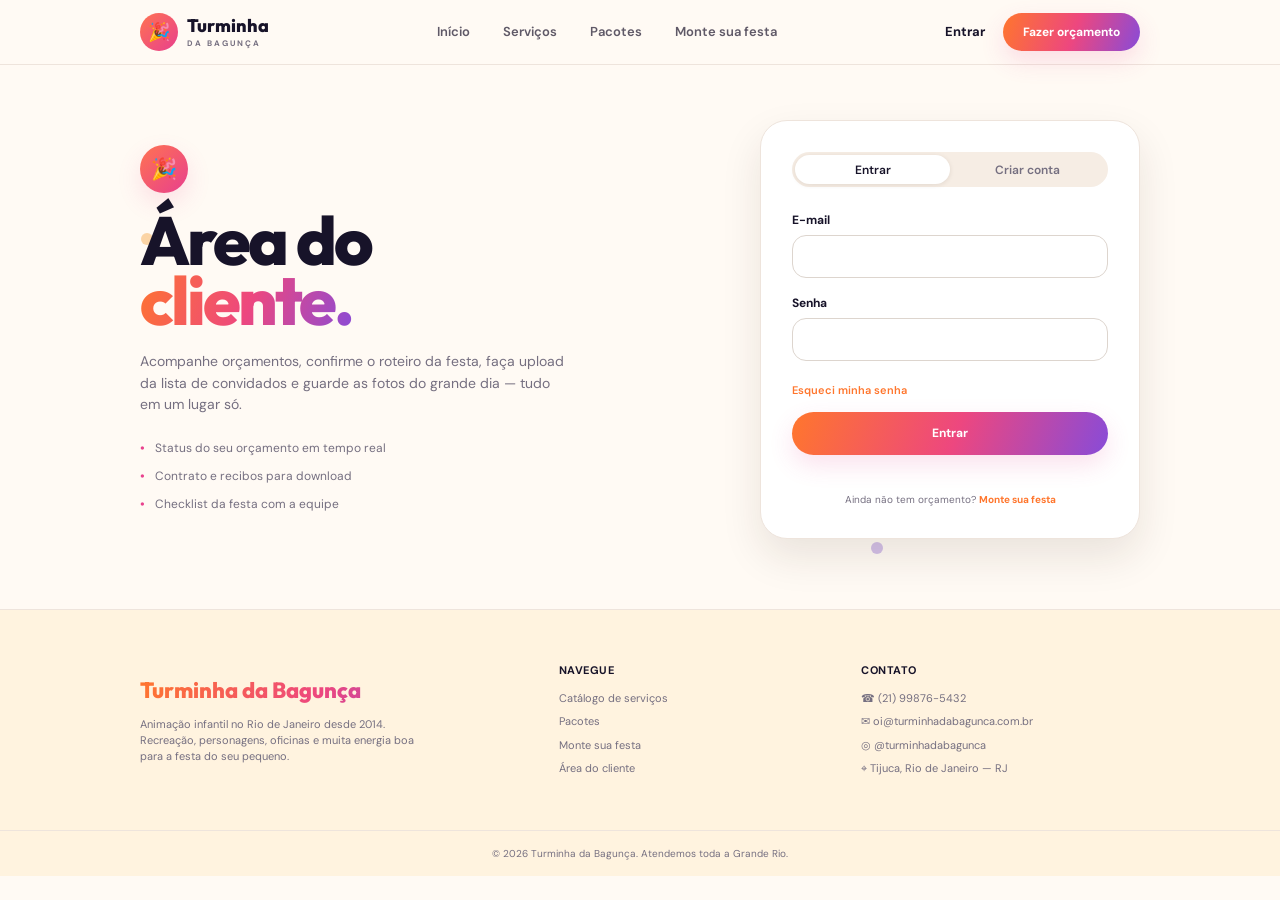
==== public/templates/login.html @ 771a193a "Projeto inicial com pagina e API" ====
<!DOCTYPE html>
<html lang="pt-BR">

<head>
    <meta charset="UTF-8">
    <meta name="viewport" content="width=device-width, initial-scale=1.0">

    <title>Área do Cliente | Turminha da Bagunça</title>

    <link rel="stylesheet" href="/public/static/style.css">
</head>

<body>

    <header class="header">

        <div class="container nav">

            <a href="index.html" class="logo">

                <span class="logo-icon">🎉</span>

                <span>
                    <strong>Turminha</strong>
                    <small>DA BAGUNÇA</small>
                </span>

            </a>


            <nav class="menu" id="menu">

                <a href="index.html">Início</a>

                <a href="servicos.html">Serviços</a>

                <a href="pacotes.html">Pacotes</a>

                <a href="monte-sua-festa.html">Monte sua festa</a>

            </nav>


            <div class="nav-actions">

                <a href="login.html" class="login">
                    Entrar
                </a>

                <a href="monte-sua-festa.html" class="btn btn-small">
                    Fazer orçamento
                </a>

            </div>


            <button type="button" class="menu-toggle" id="menuToggle" aria-label="Abrir menu">
                ☰
            </button>

        </div>

    </header>

    <main>

        <section class="cliente-page">

            <span class="floating-dot dot-one"></span>
            <span class="floating-dot dot-two"></span>
            <span class="floating-dot dot-three"></span>


            <div class="container cliente-container">


                <!-- LADO ESQUERDO -->

                <div class="cliente-intro">

                    <span class="cliente-icon">
                        🎉
                    </span>


                    <h1>
                        Área do<br>
                        <span>cliente.</span>
                    </h1>


                    <p>
                        Acompanhe orçamentos, confirme o roteiro da festa,
                        faça upload da lista de convidados e guarde as fotos
                        do grande dia — tudo em um lugar só.
                    </p>


                    <ul>

                        <li>
                            Status do seu orçamento em tempo real
                        </li>

                        <li>
                            Contrato e recibos para download
                        </li>

                        <li>
                            Checklist da festa com a equipe
                        </li>

                    </ul>

                </div>



                <!-- LADO DIREITO -->

                <div class="auth-card">


                    <!-- ABAS -->

                    <div class="auth-tabs">

                        <button type="button" class="auth-tab active" id="loginTab">

                            Entrar

                        </button>


                        <button type="button" class="auth-tab" id="registerTab">

                            Criar conta

                        </button>

                    </div>



                    <!-- ================================
                         LOGIN
                    ================================= -->

                    <form id="loginForm" class="auth-form active">

                        <div class="form-group">

                            <label for="loginEmail">
                                E-mail
                            </label>

                            <input type="email" id="loginEmail" name="email" autocomplete="email" required>

                        </div>


                        <div class="form-group">

                            <label for="loginPassword">
                                Senha
                            </label>

                            <input type="password" id="loginPassword" name="password" autocomplete="current-password"
                                required>

                        </div>


                        <a href="#" class="forgot-password" id="forgotPassword">

                            Esqueci minha senha

                        </a>


                        <button type="submit" class="btn auth-submit">

                            Entrar

                        </button>


                        <p class="auth-message" id="loginMessage">
                        </p>


                        <p class="auth-bottom">

                            Ainda não tem orçamento?

                            <a href="monte-sua-festa.html">
                                Monte sua festa
                            </a>

                        </p>

                    </form>



                    <!-- ================================
                         CRIAR CONTA
                    ================================= -->

                    <form id="registerForm" class="auth-form">

                        <div class="form-group">

                            <label for="registerName">
                                Nome
                            </label>

                            <input type="text" id="registerName" name="name" autocomplete="name" required>

                        </div>


                        <div class="form-group">

                            <label for="registerEmail">
                                E-mail
                            </label>

                            <input type="email" id="registerEmail" name="email" autocomplete="email" required>

                        </div>


                        <div class="form-group">

                            <label for="registerPhone">
                                Telefone
                            </label>

                            <input type="tel" id="registerPhone" name="phone" autocomplete="tel"
                                placeholder="(21) 99999-9999" required>

                        </div>


                        <div class="form-group">

                            <label for="registerPassword">
                                Senha
                            </label>

                            <input type="password" id="registerPassword" name="password" autocomplete="new-password"
                                required>

                        </div>


                        <div class="form-group">

                            <label for="registerPasswordConfirm">
                                Confirmar senha
                            </label>

                            <input type="password" id="registerPasswordConfirm" name="password_confirm"
                                autocomplete="new-password" required>

                        </div>


                        <button type="submit" class="btn auth-submit">

                            Criar conta

                        </button>


                        <p class="auth-message" id="registerMessage">
                        </p>


                        <p class="auth-bottom">

                            Já possui uma conta?

                            <a href="#" id="goToLogin">

                                Entrar

                            </a>

                        </p>

                    </form>

                </div>

            </div>

        </section>

    </main>



    <!-- ================================
         FOOTER
    ================================= -->

    <footer class="cliente-footer">

        <div class="container footer-main">


            <div class="footer-brand">

                <h2>
                    Turminha da Bagunça
                </h2>

                <p>
                    Animação infantil no Rio de Janeiro desde 2014.<br>
                    Recreação, personagens, oficinas e muita energia boa<br>
                    para a festa do seu pequeno.
                </p>

            </div>


            <div class="footer-column">

                <h3>NAVEGUE</h3>

                <a href="index.html#servicos">
                    Catálogo de serviços
                </a>

                <a href="index.html#pacotes">
                    Pacotes
                </a>

                <a href="festa.html">
                    Monte sua festa
                </a>

                <a href="login.html">
                    Área do cliente
                </a>

            </div>


            <div class="footer-column">

                <h3>CONTATO</h3>

                <span>☎ (21) 99876-5432</span>

                <span>✉ oi@turminhadabagunca.com.br</span>

                <span>◎ @turminhadabagunca</span>

                <span>⌖ Tijuca, Rio de Janeiro — RJ</span>

            </div>

        </div>


        <div class="footer-bottom">

            © 2026 Turminha da Bagunça.
            Atendemos toda a Grande Rio.

        </div>

    </footer>



    <script src="/public/static/script.js"></script>

</body>

</html>
---- public/static/style.css ----
@import url('https://fonts.googleapis.com/css2?family=DM+Sans:wght@400;500;600;700&family=Outfit:wght@500;600;700;800&display=swap');

:root {
  --background: #fffaf4;
  --cream: #fff5e7;
  --card: #ffffff;
  --text: #171329;
  --muted: #756f80;
  --orange: #ff762d;
  --pink: #e9428e;
  --purple: #8a4bd8;
  --border: #eee4dc;
  --border-strong: #ddd5ce;
  --surface-soft: #fff3df;
  --surface-input: #fffdfb;
  --shadow-sm: 0 8px 20px rgba(50, 30, 20, .06);
  --shadow-md: 0 15px 35px rgba(50, 30, 20, .10);
  --shadow-lg: 0 25px 55px rgba(218, 94, 142, .18);
  --radius-sm: 13px;
  --radius-md: 24px;
  --radius-lg: 28px;
  --radius-pill: 999px;
  --transition: .2s ease;
  --gradient: linear-gradient(110deg, #ff762d 0%, #ed477f 52%, #884bd8 100%);
  --container: 1000px;
}

* {
  box-sizing: border-box;
  margin: 0;
  padding: 0;
}

html {
  scroll-behavior: smooth;
}

body {
  background: var(--background);
  color: var(--text);
  font-family: 'DM Sans', sans-serif;
  line-height: 1.5;
}

a {
  color: inherit;
  text-decoration: none;
}

button,
input,
textarea {
  font: inherit;
}

.container {
  width: min(var(--container), calc(100% - 40px));
  margin: 0 auto;
}

/* =========================================================
HEADER
========================================================= */

.header {
  position: sticky;
  top: 0;
  z-index: 100;

  background: rgba(255, 250, 244, 0.94);

  backdrop-filter: blur(12px);

  border-bottom: 1px solid var(--border);
}

.nav {
  min-height: 64px;

  display: flex;
  align-items: center;
  justify-content: space-between;

  gap: 24px;
}

.logo {
  display: flex;
  align-items: center;

  gap: 9px;

  min-width: max-content;
}

.logo-icon {
  width: 38px;
  height: 38px;

  border-radius: 50%;

  display: grid;
  place-items: center;

  background: linear-gradient(135deg, #ff7351, #e83f8e);

  font-size: 18px;
}

.logo strong,
.logo small {
  display: block;
  line-height: 1;
}

.logo strong {
  font-family: 'Outfit', sans-serif;

  font-size: 18px;
  font-weight: 800;
}

.logo small {
  margin-top: 4px;

  font-size: 8px;
  font-weight: 700;

  letter-spacing: 2px;

  color: var(--muted);
}

.menu {
  display: flex;
  align-items: center;

  gap: 5px;
}

.menu a {
  padding: 9px 14px;

  border-radius: var(--radius-pill);

  font-size: 13px;
  font-weight: 600;

  color: #5f5967;

  transition: var(--transition);
}

.menu a:hover,
.menu a.active {
  background: #f7dcf6;
  color: var(--text);
}

.nav-actions {
  display: flex;
  align-items: center;

  gap: 18px;
}

.login {
  font-size: 13px;
  font-weight: 700;
}

.menu-toggle {
  display: none;

  border: 0;
  background: transparent;

  font-size: 26px;

  cursor: pointer;
}

/* =========================================================
BUTTONS
========================================================= */

.btn {
  display: inline-flex;
  justify-content: center;
  align-items: center;

  min-height: 45px;

  padding: 0 25px;

  border: 0;
  border-radius: var(--radius-pill);

  color: white;
  background: var(--gradient);

  font-weight: 700;

  cursor: pointer;

  transition: transform var(--transition), box-shadow var(--transition);

  box-shadow: 0 10px 25px rgba(233, 66, 142, .16);
}

.btn:hover {
  transform: translateY(-2px);

  box-shadow: 0 13px 28px rgba(233, 66, 142, .23);
}

.btn-small {
  min-height: 38px;

  padding: 0 20px;

  font-size: 12px;
}

.btn-outline {
  background: transparent;

  color: var(--text);

  border: 1px solid #ded5ce;

  box-shadow: none;
}

.btn-outline:hover {
  box-shadow: none;

  background: var(--card);
}

.btn-white {
  background: var(--card);

  color: var(--text);

  box-shadow: none;
}

/* =========================================================
HERO
========================================================= */

.hero {
  position: relative;

  overflow: hidden;

  min-height: 600px;

  display: flex;
  align-items: center;

  padding: 20px 0 40px;
}

.hero-content {
  display: grid;

  grid-template-columns: 1fr 1fr;

  gap: 55px;

  align-items: center;
}

.eyebrow {
  display: inline-flex;

  padding: 6px 13px;

  border-radius: var(--radius-pill);

  background: #f8def5;

  color: #49254c;

  font-size: 11px;
  font-weight: 800;
  

  letter-spacing: .2px;
}

.hero h1,
.section-heading h2,
.cta h2 {
  font-family: 'Outfit', sans-serif;

  font-weight: 800;

  letter-spacing: -2.5px;
}

.hero h1 {
  max-width: 560px;

  margin: 25px 0 20px;

  font-size: clamp(48px, 6vw, 73px);

  line-height: .9;
}

.hero h1 span {
  background: var(--gradient);

  -webkit-background-clip: text;
  background-clip: text;

  color: transparent;
}

.hero-text>p {
  max-width: 540px;

  color: var(--muted);

  font-size: 15px;
}

.hero-buttons {
  display: flex;

  gap: 12px;

  margin-top: 27px;
}

.placeholder {
  position: relative;

  overflow: hidden;

  background:
  radial-gradient(circle at 25% 25%,
  rgba(255, 255, 255, .8) 0 5%,
  transparent 6%),
  linear-gradient(135deg,
  #ffd6a9,
  #f5a4c4 55%,
  #b999e9);

  color: white;
}

.placeholder::after {
  content: '';

  position: absolute;

  inset: 0;

  background-image:
  radial-gradient(circle,
  rgba(255, 255, 255, .5) 1px,
  transparent 1px);

  background-size: 24px 24px;

  opacity: .5;
}

.placeholder span {
  position: relative;

  z-index: 1;

  font-weight: 800;
  font-size: 14px;

  text-transform: uppercase;

  letter-spacing: 1px;
}

.hero-image {
  min-height: 365px;

  border-radius: var(--radius-lg);

  display: grid;
  place-items: center;

  box-shadow: var(--shadow-lg);
}

.floating-dot {
  position: absolute;

  width: 12px;
  height: 12px;

  border-radius: 50%;

  opacity: .45;
}

.dot-one {
  top: 31%;
  left: 11%;

  background: #f6a745;
}

.dot-two {
  top: 20%;
  right: 18%;

  background: #e784b4;
}

.dot-three {
  bottom: 10%;
  right: 31%;

  background: #9d7ad7;
}

/* =========================================================
STEPS
========================================================= */

.how-it-works {
  background: var(--surface-soft);

  padding: 28px 0;
}

.steps {
  display: grid;

  grid-template-columns: repeat(3, 1fr);

  gap: 20px;
}

.step-card {
  background: var(--card);

  border-radius: 26px;

  padding: 25px 27px;

  box-shadow: var(--shadow-sm);
}

.step-number {
  display: block;

  margin-bottom: 7px;

  font-family: 'Outfit', sans-serif;

  font-size: 30px;
  font-weight: 800;

  background: var(--gradient);

  -webkit-background-clip: text;

  color: transparent;
}

.step-card h3 {
  font-family: 'Outfit', sans-serif;

  font-size: 17px;
}

.step-card p {
  margin-top: 5px;

  color: var(--muted);

  font-size: 12px;
}

/* =========================================================
GENERAL SECTIONS
========================================================= */

.section {
  padding: 90px 0;
}

.section-heading {
  margin-bottom: 42px;
}

.section-heading.center {
  text-align: center;
}

.section-heading h2 {
  margin-top: 14px;

  font-size: clamp(38px, 5vw, 58px);

  line-height: .98;
}

.section-heading h2 span {
  color: var(--pink);
}

.section-heading p {
  margin-top: 13px;

  color: var(--muted);
}

/* =========================================================
SERVICES
========================================================= */

.service-grid {
  display: grid;

  grid-template-columns: repeat(4, 1fr);

  gap: 18px;
}

.service-card {
  background: var(--card);

  border: 1px solid var(--border);

  border-radius: var(--radius-md);

  overflow: hidden;

  transition: var(--transition);
}

.service-card:hover {
  transform: translateY(-5px);

  box-shadow: 0 18px 35px rgba(60, 30, 20, .08);
}

.service-image {
  height: 160px;

  display: grid;
  place-items: center;
}

.service-content {
  padding: 19px;
}

.service-content>span {
  color: var(--pink);

  font-weight: 800;
  font-size: 12px;
}

.service-content h3 {
  margin-top: 5px;

  font-family: 'Outfit', sans-serif;

  font-size: 20px;
}

.service-content p {
  margin-top: 7px;

  color: var(--muted);

  font-size: 12px;
}

/* =========================================================
PACKAGES
========================================================= */

.packages {
  background: var(--surface-soft);
}

.package-grid {
  display: grid;

  grid-template-columns: repeat(3, 1fr);

  gap: 20px;
}

.package-card {
  background: var(--card);

  border: 1px solid var(--border);

  border-radius: var(--radius-lg);

  padding: 31px;
}

.package-card.featured {
  background: linear-gradient(160deg, #fff, #fff0fa);

  border: 2px solid #ef82b4;

  transform: translateY(-8px);
}

.package-tag {
  font-size: 10px;
  font-weight: 800;

  letter-spacing: 1px;

  color: var(--pink);
}

.package-card h3 {
  margin-top: 10px;

  font-family: 'Outfit', sans-serif;

  font-size: 27px;
}

.package-card p {
  min-height: 54px;

  margin: 10px 0 18px;

  color: var(--muted);

  font-size: 13px;
}

.package-card ul {
  list-style: none;

  margin-bottom: 25px;
}

.package-card li {
  padding: 5px 0;

  font-size: 13px;
}

/* =========================================================
TESTIMONIALS
========================================================= */

.testimonial-grid {
  display: grid;

  grid-template-columns: repeat(3, 1fr);

  gap: 18px;
}

.testimonial {
  padding: 24px;

  background: var(--card);

  border: 1px solid var(--border);

  border-radius: 25px;
}

.stars {
  color: #f5a21b;

  letter-spacing: 2px;

  margin-bottom: 13px;
}

.testimonial p {
  min-height: 72px;

  color: var(--muted);

  font-size: 13px;
}

.testimonial strong {
  display: block;

  margin-top: 15px;

  font-size: 12px;
}

/* =========================================================
CTA
========================================================= */

.cta {
  padding: 0 0 90px;
}

.cta-box {
  padding: 65px 30px;

  text-align: center;

  color: white;

  border-radius: 30px;

  background: var(--gradient);
}

.cta-box>span {
  font-size: 28px;
}

.cta h2 {
  margin: 13px 0 9px;

  font-size: clamp(34px, 5vw, 52px);
}

.cta p {
  margin-bottom: 23px;

  opacity: .9;
}

/* =========================================================
FORM
========================================================= */

.quote-section {
  background: var(--surface-soft);
}

.quote-container {
  display: grid;

  grid-template-columns: .8fr 1.2fr;

  gap: 70px;

  align-items: start;
}

.quote-form {
  background: var(--card);

  padding: 32px;

  border: 1px solid var(--border);

  border-radius: var(--radius-lg);
}

.form-group {
  margin-bottom: 17px;
}

.form-group label {
  display: block;

  margin-bottom: 7px;

  font-size: 13px;
  font-weight: 700;
}

.form-group input,
.form-group textarea {
  width: 100%;

  padding: 13px 15px;

  border: 1px solid var(--border-strong);

  border-radius: var(--radius-sm);

  outline: none;

  color: var(--text);

  background: #fffdfb;

  resize: vertical;
}

.form-group input:focus,
.form-group textarea:focus {
  border-color: var(--pink);

  box-shadow: 0 0 0 3px rgba(233, 66, 142, .1);
}

.form-message {
  margin-top: 12px;

  color: #5c5364;

  font-size: 13px;
}

/* =========================================================
FOOTER
========================================================= */

.footer {
  padding: 35px 0;

  background: #171329;

  color: white;
}

.footer-content {
  display: flex;

  align-items: center;
  justify-content: space-between;

  gap: 20px;
}

.footer .logo small,
.footer p {
  color: #aaa3b1;
}

.footer p {
  font-size: 11px;
}

/* =========================================================
RESPONSIVE
========================================================= */

@media (max-width: 900px) {

  .menu {
    gap: 0;
  }

  .menu a {
    padding: 8px 9px;

    font-size: 12px;
  }

  .hero-content {
    gap: 35px;
  }

  .service-grid {
    grid-template-columns: repeat(2, 1fr);
  }

  .quote-container {
    gap: 35px;
  }

}

@media (max-width: 700px) {

  .container {
    width: min(var(--container), calc(100% - 28px));
  }

  .nav {
    min-height: 58px;
  }

  .menu-toggle {
    display: block;

    margin-left: auto;
  }

  .menu {
    position: absolute;

    top: 58px;
    left: 14px;
    right: 14px;

    display: none;

    flex-direction: column;
    align-items: stretch;

    padding: 10px;

    background: var(--card);

    border: 1px solid var(--border);

    border-radius: 18px;

    box-shadow: var(--shadow-md);
  }

  .menu.open {
    display: flex;
  }

  .menu a {
    padding: 13px;
  }

  .nav-actions {
    gap: 20px;
  }

  .nav-actions .login {
    display: block;
    font-size: 12px;
  }

  .nav-actions .btn-small {
    padding: 0 13px;

    font-size: 11px;
  }

  .hero {
    padding: 55px 0 65px;
  }

  .hero-content {
    grid-template-columns: 1fr;

    gap: 35px;
  }

  .hero h1 {
    font-size: clamp(48px, 15vw, 65px);
  }

  .hero-image {
    min-height: 280px;
  }

  .hero-buttons {
    flex-direction: column;

    align-items: stretch;
  }

  .steps,
  .package-grid,
  .testimonial-grid {
    grid-template-columns: 1fr;
  }

  .step-card {
    padding: 22px;
  }

  .service-grid {
    grid-template-columns: 1fr 1fr;
  }

  .section {
    padding: 65px 0;
  }

  .package-card.featured {
    transform: none;
  }

  .quote-container {
    grid-template-columns: 1fr;
  }

  .cta {
    padding-bottom: 65px;
  }

  .footer-content {
    flex-direction: column;

    align-items: flex-start;
  }

}

@media (max-width: 430px) {

  .logo strong {
    font-size: 15px;
  }

  .logo-icon {
    width: 33px;
    height: 33px;
  }

  .nav-actions .btn-small {
    min-height: 34px;
  }

  .service-grid {
    grid-template-columns: 1fr;
  }

  .service-image {
    height: 190px;
  }

  .hero h1 {
    font-size: 48px;
  }

  .eyebrow {
    font-size: 9px;
  }

  .quote-form {
    padding: 22px;
  }

}

/* =========================================================
MONTE SUA FESTA
========================================================= */

.festa-page {
  padding: 48px 0 80px;

  background: var(--background);
}

.festa-container {
  width: min(620px, calc(100% - 40px));

  margin: 0 auto;
}

/* INTRO */

.festa-intro {
  margin-bottom: 40px;
}

.festa-eyebrow {
  display: block;

  margin-bottom: 12px;

  color: var(--orange);

  font-size: 10px;
  font-weight: 800;

  letter-spacing: 2px;
}

.festa-intro h1 {
  max-width: 600px;

  font-family: 'Outfit', sans-serif;

  font-size: clamp(45px, 6vw, 58px);
  font-weight: 800;

  line-height: .9;

  letter-spacing: -2px;
}

.festa-intro h1 span {
  background: var(--gradient);

  -webkit-background-clip: text;
  background-clip: text;

  color: transparent;
}

.festa-intro p {
  margin-top: 18px;

  color: var(--muted);

  font-size: 13px;
}

/* CARDS */

.festa-card {
  margin-bottom: 32px;

  padding: 30px 26px 26px;

  background: var(--card);

  border: 1px solid var(--border);

  border-radius: var(--radius-lg);
}

.festa-card h2 {
  margin-bottom: 25px;

  font-family: 'Outfit', sans-serif;

  font-size: 18px;
  font-weight: 800;
}

/* GRID */

.festa-grid {
  display: grid;

  grid-template-columns: 1fr 1fr;

  gap: 17px 18px;
}

.festa-full {
  grid-column: 1 / -1;
}

/* CAMPOS */

.festa-field {
  margin-bottom: 18px;
}

.festa-field:last-child {
  margin-bottom: 0;
}

.festa-field label {
  display: block;

  margin-bottom: 7px;

  font-size: 12px;
  font-weight: 600;
}

.festa-field input,
.festa-field select,
.festa-field textarea {
  width: 100%;

  padding: 12px 14px;

  border: 1px solid var(--border-strong);

  border-radius: 14px;

  outline: none;

  background: #fff;

  color: var(--text);

  font-size: 12px;

  transition: border var(--transition), box-shadow var(--transition);
}

.festa-field input,
.festa-field select {
  height: 42px;
}

.festa-field textarea {
  min-height: 82px;

  resize: vertical;
}

.festa-field input:focus,
.festa-field select:focus,
.festa-field textarea:focus {
  border-color: var(--pink);

  box-shadow: 0 0 0 3px rgba(233, 66, 142, .08);
}

.festa-field input::placeholder,
.festa-field textarea::placeholder {
  color: #aaa4ac;
}

/* SELECT */

.festa-field select {
  appearance: auto;

  cursor: pointer;
}

/* ATRAÇÕES */

.festa-atracoes {
  margin-top: 22px;
}

.festa-atracoes>label {
  margin-bottom: 10px;
}

.festa-atracoes-grid {
  display: grid;

  grid-template-columns: 1fr 1fr;

  gap: 10px;
}

.festa-atracao {
  display: flex !important;
  align-items: center;

  min-height: 37px;

  margin: 0 !important;

  padding: 7px 12px;

  border-radius: var(--radius-pill);

  background: var(--surface-soft);

  cursor: pointer;

  font-size: 11px !important;
  font-weight: 500 !important;

  transition: var(--transition);
}

.festa-atracao:hover {
  background: #ffead0;
}

.festa-atracao input {
  width: 15px !important;
  height: 15px !important;

  margin: 0 8px 0 0;

  padding: 0 !important;

  accent-color: var(--orange);

  cursor: pointer;
}

/* MENSAGEM */

.festa-message {
  margin-bottom: 12px;

  color: var(--muted);

  font-size: 12px;

  text-align: center;
}

/* BOTÃO */

.festa-submit {
  width: 100%;
  height: 44px;

  border: 0;

  border-radius: var(--radius-pill);

  background: var(--gradient);

  color: white;

  font-family: 'DM Sans', sans-serif;

  font-size: 13px;
  font-weight: 700;

  cursor: pointer;

  box-shadow: 0 10px 25px rgba(233, 66, 142, .16);

  transition: transform var(--transition), box-shadow var(--transition);
}

.festa-submit:hover {
  transform: translateY(-2px);

  box-shadow: 0 13px 28px rgba(233, 66, 142, .23);
}

/* =========================================================
RESPONSIVO — MONTE SUA FESTA
========================================================= */

@media (max-width: 600px) {

  .festa-page {
    padding: 35px 0 60px;
  }

  .festa-container {
    width: min(100% - 28px, 620px);
  }

  .festa-intro {
    margin-bottom: 30px;
  }

  .festa-intro h1 {
    font-size: 43px;

    letter-spacing: -1.7px;
  }

  .festa-intro p {
    font-size: 12px;
  }

  .festa-card {
    padding: 25px 18px 20px;

    border-radius: 23px;
  }

  .festa-card h2 {
    font-size: 17px;
  }

  .festa-grid {
    grid-template-columns: 1fr;

    gap: 0;
  }

  .festa-full {
    grid-column: auto;
  }

  .festa-atracoes-grid {
    grid-template-columns: 1fr;
  }

}

/* =========================================================
ÁREA DO CLIENTE / LOGIN
========================================================= */

.cliente-page {
  position: relative;
  min-height: 540px;
  overflow: hidden;

  display: flex;
  align-items: center;

  padding: 55px 0 70px;

  background: var(--background);
}

.cliente-container {
  display: grid;

  grid-template-columns: 1fr 1fr;

  gap: 75px;

  align-items: center;
}

/* =========================================================
INTRO
========================================================= */

.cliente-intro {
  position: relative;
  z-index: 2;
}

.cliente-icon {
  width: 48px;
  height: 48px;

  display: grid;
  place-items: center;

  margin-bottom: 18px;

  border-radius: 50%;

  background: linear-gradient(
  135deg,
  #ff7351,
  #e83f8e
  );

  color: white;

  font-size: 21px;

  box-shadow:
  0 10px 25px rgba(233, 66, 142, .15);
}

.cliente-intro h1 {
  margin-bottom: 20px;

  font-family: 'Outfit', sans-serif;

  font-size: clamp(50px, 6vw, 68px);

  font-weight: 800;

  line-height: .88;

  letter-spacing: -3px;
}

.cliente-intro h1 span {
  background: var(--gradient);

  -webkit-background-clip: text;
  background-clip: text;

  color: transparent;
}

.cliente-intro > p {
  max-width: 430px;

  color: var(--muted);

  font-size: 14px;

  line-height: 1.55;

  margin-bottom: 23px;
}

.cliente-intro ul {
  list-style: none;

  display: flex;

  flex-direction: column;

  gap: 10px;

  color: var(--muted);

  font-size: 12px;
}

.cliente-intro li::before {
  content: '•';

  margin-right: 7px;

  color: var(--pink);

  font-weight: 800;
}

/* =========================================================
CARD DE LOGIN
========================================================= */

.auth-card {
  position: relative;
  z-index: 3;

  width: 100%;
  max-width: 380px;

  justify-self: end;

  padding: 31px;

  background: var(--card);

  border: 1px solid var(--border);

  border-radius: 27px;

  box-shadow:
  0 18px 40px rgba(50, 30, 20, .10);
}

/* =========================================================
ABAS LOGIN / CRIAR CONTA
========================================================= */

.auth-tabs {
  display: grid;

  grid-template-columns: 1fr 1fr;

  width: 100%;

  padding: 3px;

  margin-bottom: 24px;

  border-radius: var(--radius-pill);

  background: #f6ede4;
}

.auth-tab {
  min-height: 29px;

  border: 0;

  border-radius: var(--radius-pill);

  background: transparent;

  color: #756f80;

  font-family: 'DM Sans', sans-serif;

  font-size: 12px;

  font-weight: 600;

  cursor: pointer;

  transition:
  background .2s,
  color .2s,
  box-shadow .2s;
}

.auth-tab.active {
  background: var(--card);

  color: var(--text);

  box-shadow:
  0 1px 5px rgba(50, 30, 20, .10);
}

/* =========================================================
FORMULÁRIOS
========================================================= */

.auth-form {
  display: none;
}

.auth-form.active {
  display: block;
}

.auth-form .form-group {
  margin-bottom: 16px;
}

.auth-form .form-group label {
  font-size: 12px;

  margin-bottom: 6px;
}

.auth-form .form-group input {
  height: 43px;

  padding: 0 14px;

  border-radius: 14px;

  background: #fff;

  font-size: 12px;
}

.auth-form .form-group input:focus {
  border-color: var(--pink);

  box-shadow:
  0 0 0 3px rgba(233, 66, 142, .08);
}

/* =========================================================
ESQUECI MINHA SENHA
========================================================= */

.forgot-password {
  display: inline-block;

  margin-top: -3px;
  margin-bottom: 13px;

  color: var(--orange);

  font-size: 11px;

  font-weight: 600;
}

.forgot-password:hover {
  text-decoration: underline;
}

/* =========================================================
BOTÃO
========================================================= */

.auth-submit {
  width: 100%;

  min-height: 43px;

  padding: 0 20px;

  font-size: 12px;
}

/* =========================================================
MENSAGENS
========================================================= */

.auth-message {
  min-height: 18px;

  margin-top: 9px;

  color: #756f80;

  font-size: 11px;

  text-align: center;
}

/* =========================================================
PARTE INFERIOR DO FORM
========================================================= */

.auth-bottom {
  margin-top: 10px;

  color: #756f80;

  font-size: 10px;

  text-align: center;
}

.auth-bottom a {
  color: var(--orange);

  font-weight: 700;
}

.auth-bottom a:hover {
  text-decoration: underline;
}

/* =========================================================
FOOTER DA ÁREA DO CLIENTE
========================================================= */

.cliente-footer {
  background: var(--surface-soft);

  border-top: 1px solid var(--border);
}

.footer-main {
  min-height: 220px;

  display: grid;

  grid-template-columns: 1.5fr 1fr 1.2fr;

  gap: 70px;

  align-items: center;
}

.footer-brand h2 {
  margin-bottom: 10px;

  font-family: 'Outfit', sans-serif;

  font-size: 22px;

  font-weight: 800;

  background: var(--gradient);

  -webkit-background-clip: text;
  background-clip: text;

  color: transparent;
}

.footer-brand p {
  color: var(--muted);

  font-size: 11px;

  line-height: 1.45;
}

.footer-column {
  display: flex;

  flex-direction: column;

  gap: 7px;
}

.footer-column h3 {
  margin-bottom: 4px;

  font-size: 11px;

  letter-spacing: .5px;
}

.footer-column a,
.footer-column span {
  color: var(--muted);

  font-size: 11px;
}

.footer-column a:hover {
  color: var(--pink);
}

.footer-bottom {
  padding: 15px 20px;

  border-top: 1px solid var(--border);

  color: var(--muted);

  font-size: 10px;

  text-align: center;
}

/* =========================================================
RESPONSIVO
========================================================= */

@media (max-width: 900px) {

  .cliente-container {
    gap: 40px;
  }

  .footer-main {
    gap: 35px;
  }

}

@media (max-width: 700px) {

  .cliente-page {
    padding: 50px 0 60px;
  }

  .cliente-container {
    grid-template-columns: 1fr;

    gap: 40px;
  }

  .cliente-intro {
    text-align: center;
  }

  .cliente-icon {
    margin-left: auto;
    margin-right: auto;
  }

  .cliente-intro > p {
    margin-left: auto;
    margin-right: auto;
  }

  .cliente-intro ul {
    align-items: center;
  }

  .cliente-intro h1 {
    font-size: 54px;
  }

  .auth-card {
    max-width: 430px;

    justify-self: center;

    padding: 25px;
  }

  .footer-main {
    grid-template-columns: 1fr;

    gap: 30px;

    padding-top: 40px;
    padding-bottom: 40px;

    align-items: start;
  }

}

@media (max-width: 430px) {

  .cliente-page {
    padding-top: 35px;
  }

  .cliente-intro h1 {
    font-size: 48px;
  }

  .cliente-intro > p {
    font-size: 13px;
  }

  .cliente-intro ul {
    align-items: flex-start;

    text-align: left;
  }

  .auth-card {
    padding: 22px;

    border-radius: 23px;
  }

  .auth-tab {
    font-size: 11px;
  }

}
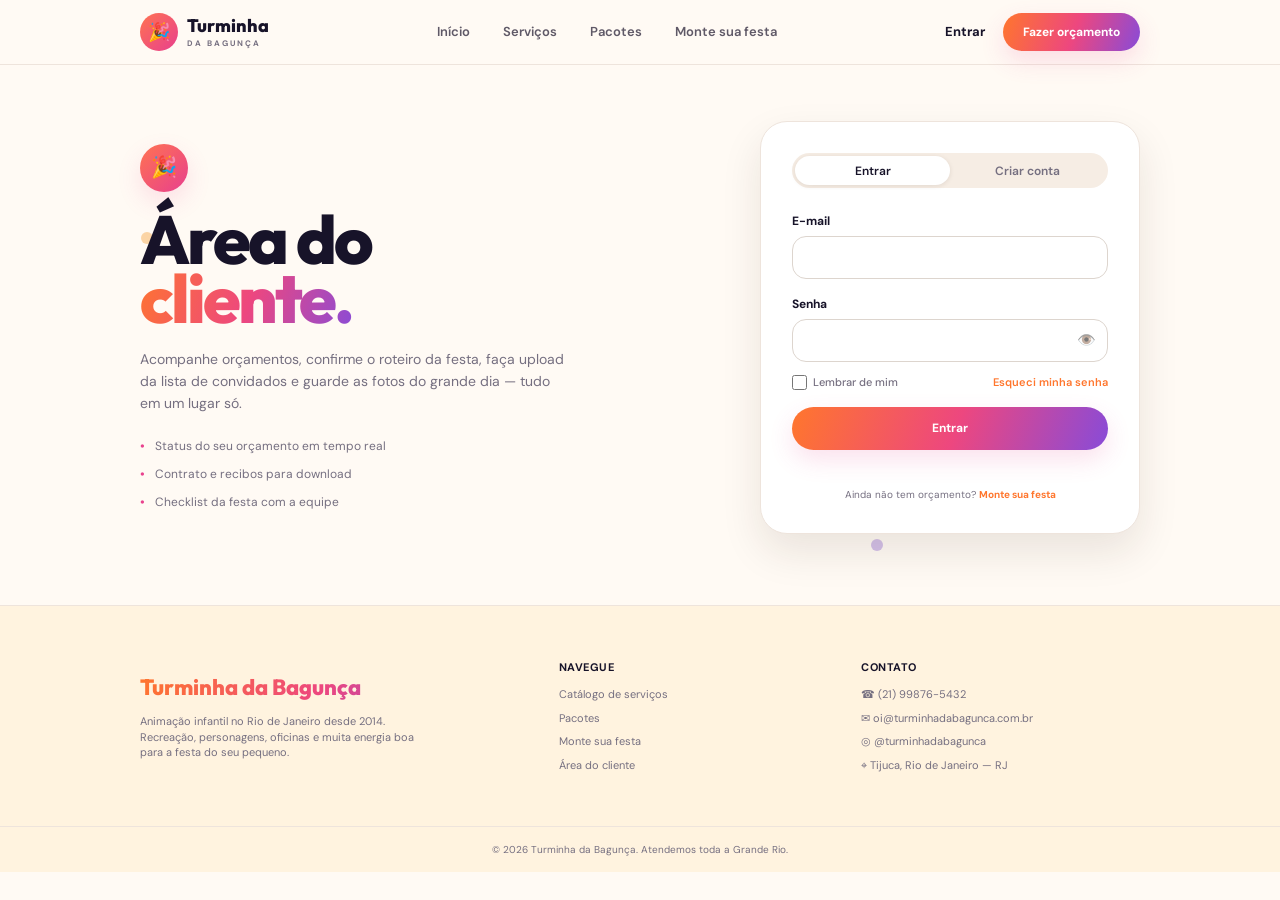
==== commit ba04a39e: "Implementando Jwt" ====
--- a/public/templates/login.html
+++ b/public/templates/login.html
@@ -165,17 +165,29 @@
                                 Senha
                             </label>
 
-                            <input type="password" id="loginPassword" name="password" autocomplete="current-password"
-                                required>
-
-                        </div>
-
-
-                        <a href="#" class="forgot-password" id="forgotPassword">
-
-                            Esqueci minha senha
-
-                        </a>
+                            <div class="password-wrapper">
+                                <input type="password" id="loginPassword" name="password" autocomplete="current-password" required>
+                                <button type="button" class="toggle-password" aria-label="Mostrar ou ocultar senha">
+                                    👁️
+                                </button>
+                            </div>
+
+                        </div>
+
+
+                        <!-- OPÇÕES DE LOGIN: LEMBRAR DE MIM & ESQUECI A SENHA -->
+                        <div class="form-options">
+
+                            <label class="remember-me">
+                                <input type="checkbox" id="rememberMe" name="remember_me">
+                                <span>Lembrar de mim</span>
+                            </label>
+
+                            <a href="#" class="forgot-password" id="forgotPassword">
+                                Esqueci minha senha
+                            </a>
+
+                        </div>
 
 
                         <button type="submit" class="btn auth-submit">
@@ -249,8 +261,12 @@
                                 Senha
                             </label>
 
-                            <input type="password" id="registerPassword" name="password" autocomplete="new-password"
-                                required>
+                            <div class="password-wrapper">
+                                <input type="password" id="registerPassword" name="password" autocomplete="new-password" required>
+                                <button type="button" class="toggle-password" aria-label="Mostrar ou ocultar senha">
+                                    👁️
+                                </button>
+                            </div>
 
                         </div>
 
@@ -261,8 +277,12 @@
                                 Confirmar senha
                             </label>
 
-                            <input type="password" id="registerPasswordConfirm" name="password_confirm"
-                                autocomplete="new-password" required>
+                            <div class="password-wrapper">
+                                <input type="password" id="registerPasswordConfirm" name="password_confirm" autocomplete="new-password" required>
+                                <button type="button" class="toggle-password" aria-label="Mostrar ou ocultar senha">
+                                    👁️
+                                </button>
+                            </div>
 
                         </div>
 
--- a/public/static/style.css
+++ b/public/static/style.css
@@ -1392,6 +1392,83 @@
 }
 
 /* =========================================================
+VISUALIZAR SENHA E LEMBRAR DE MIM
+========================================================= */
+
+.password-wrapper {
+  position: relative;
+  display: flex;
+  align-items: center;
+}
+
+.password-wrapper input {
+  padding-right: 40px !important; /* Espaço para o botão olho */
+}
+
+.toggle-password {
+  position: absolute;
+  right: 12px;
+  background: transparent;
+  border: none;
+  cursor: pointer;
+  font-size: 15px;
+  line-height: 1;
+  opacity: 0.6;
+  transition: opacity 0.2s ease;
+  user-select: none;
+}
+
+.toggle-password:hover {
+  opacity: 1;
+}
+
+/* CONTAINER DAS OPÇÕES (LEMBRAR DE MIM + ESQUECI A SENHA) */
+
+.form-options {
+  display: flex;
+  align-items: center;
+  justify-content: space-between;
+  margin-top: -4px;
+  margin-bottom: 16px;
+  font-size: 11px;
+}
+
+/* CHECKBOX LEMBRAR DE MIM */
+
+.remember-me {
+  display: inline-flex;
+  align-items: center;
+  gap: 6px;
+  color: var(--muted);
+  font-weight: 500;
+  cursor: pointer;
+  user-select: none;
+}
+
+.remember-me input[type="checkbox"] {
+  width: 15px;
+  height: 15px;
+  accent-color: var(--orange);
+  cursor: pointer;
+  margin: 0;
+}
+
+/* AJUSTE NA CLASSE ESQUECI A SENHA EXISTENTE PARA ALINHAMENTO */
+
+.forgot-password {
+  display: inline-block;
+  margin-top: 0;
+  margin-bottom: 0;
+  color: var(--orange);
+  font-size: 11px;
+  font-weight: 600;
+}
+
+.forgot-password:hover {
+  text-decoration: underline;
+}
+
+/* =========================================================
 INTRO
 ========================================================= */
 
@@ -1611,9 +1688,6 @@
 .forgot-password {
   display: inline-block;
 
-  margin-top: -3px;
-  margin-bottom: 13px;
-
   color: var(--orange);
 
   font-size: 11px;
@@ -1866,4 +1940,15 @@
     font-size: 11px;
   }
 
+  .form-options {
+    flex-direction: row;
+    gap: 8px;
+    align-items: center;
+  }
+
+  .remember-me, 
+  .forgot-password {
+    font-size: 10.5px;
+  }
+
 }
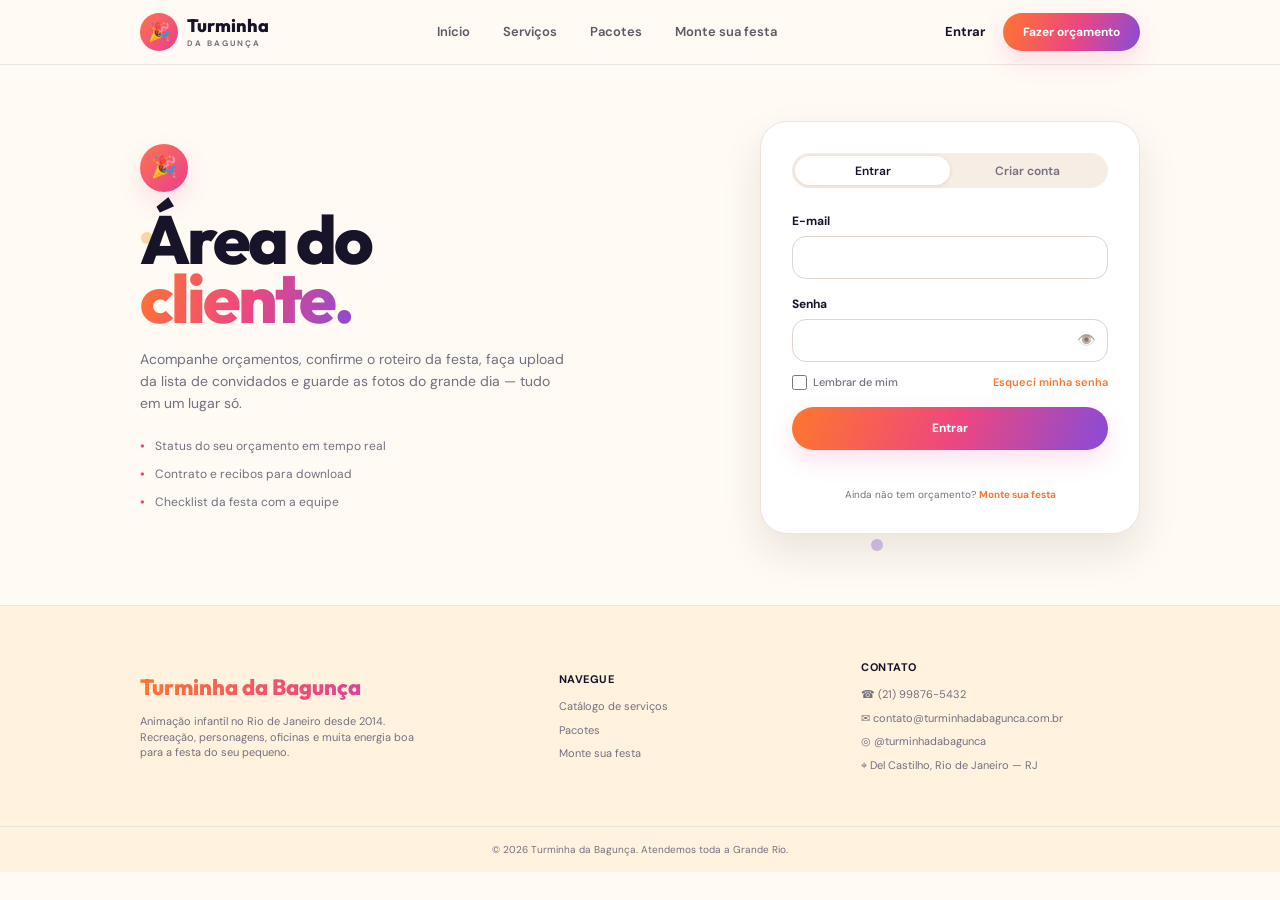
==== commit 501e5880: "Modificando paginas e adicionando pagina minha-conta com verificação Jwt" ====
--- a/public/templates/login.html
+++ b/public/templates/login.html
@@ -362,10 +362,6 @@
                     Monte sua festa
                 </a>
 
-                <a href="login.html">
-                    Área do cliente
-                </a>
-
             </div>
 
 
@@ -375,11 +371,11 @@
 
                 <span>☎ (21) 99876-5432</span>
 
-                <span>✉ oi@turminhadabagunca.com.br</span>
+                <span>✉ contato@turminhadabagunca.com.br</span>
 
                 <span>◎ @turminhadabagunca</span>
 
-                <span>⌖ Tijuca, Rio de Janeiro — RJ</span>
+                <span>⌖ Del Castilho, Rio de Janeiro — RJ</span>
 
             </div>
 
@@ -398,6 +394,7 @@
 
 
     <script src="/public/static/script.js"></script>
+    <script src="/public/static/login.js"></script>
 
 </body>
 
--- a/public/static/style.css
+++ b/public/static/style.css
@@ -286,7 +286,7 @@
 
   font-size: 11px;
   font-weight: 800;
-  
+
 
   letter-spacing: .2px;
 }
@@ -342,13 +342,13 @@
   overflow: hidden;
 
   background:
-  radial-gradient(circle at 25% 25%,
-  rgba(255, 255, 255, .8) 0 5%,
-  transparent 6%),
-  linear-gradient(135deg,
-  #ffd6a9,
-  #f5a4c4 55%,
-  #b999e9);
+    radial-gradient(circle at 25% 25%,
+      rgba(255, 255, 255, .8) 0 5%,
+      transparent 6%),
+    linear-gradient(135deg,
+      #ffd6a9,
+      #f5a4c4 55%,
+      #b999e9);
 
   color: white;
 }
@@ -361,9 +361,9 @@
   inset: 0;
 
   background-image:
-  radial-gradient(circle,
-  rgba(255, 255, 255, .5) 1px,
-  transparent 1px);
+    radial-gradient(circle,
+      rgba(255, 255, 255, .5) 1px,
+      transparent 1px);
 
   background-size: 24px 24px;
 
@@ -841,197 +841,6 @@
 
 .footer p {
   font-size: 11px;
-}
-
-/* =========================================================
-RESPONSIVE
-========================================================= */
-
-@media (max-width: 900px) {
-
-  .menu {
-    gap: 0;
-  }
-
-  .menu a {
-    padding: 8px 9px;
-
-    font-size: 12px;
-  }
-
-  .hero-content {
-    gap: 35px;
-  }
-
-  .service-grid {
-    grid-template-columns: repeat(2, 1fr);
-  }
-
-  .quote-container {
-    gap: 35px;
-  }
-
-}
-
-@media (max-width: 700px) {
-
-  .container {
-    width: min(var(--container), calc(100% - 28px));
-  }
-
-  .nav {
-    min-height: 58px;
-  }
-
-  .menu-toggle {
-    display: block;
-
-    margin-left: auto;
-  }
-
-  .menu {
-    position: absolute;
-
-    top: 58px;
-    left: 14px;
-    right: 14px;
-
-    display: none;
-
-    flex-direction: column;
-    align-items: stretch;
-
-    padding: 10px;
-
-    background: var(--card);
-
-    border: 1px solid var(--border);
-
-    border-radius: 18px;
-
-    box-shadow: var(--shadow-md);
-  }
-
-  .menu.open {
-    display: flex;
-  }
-
-  .menu a {
-    padding: 13px;
-  }
-
-  .nav-actions {
-    gap: 20px;
-  }
-
-  .nav-actions .login {
-    display: block;
-    font-size: 12px;
-  }
-
-  .nav-actions .btn-small {
-    padding: 0 13px;
-
-    font-size: 11px;
-  }
-
-  .hero {
-    padding: 55px 0 65px;
-  }
-
-  .hero-content {
-    grid-template-columns: 1fr;
-
-    gap: 35px;
-  }
-
-  .hero h1 {
-    font-size: clamp(48px, 15vw, 65px);
-  }
-
-  .hero-image {
-    min-height: 280px;
-  }
-
-  .hero-buttons {
-    flex-direction: column;
-
-    align-items: stretch;
-  }
-
-  .steps,
-  .package-grid,
-  .testimonial-grid {
-    grid-template-columns: 1fr;
-  }
-
-  .step-card {
-    padding: 22px;
-  }
-
-  .service-grid {
-    grid-template-columns: 1fr 1fr;
-  }
-
-  .section {
-    padding: 65px 0;
-  }
-
-  .package-card.featured {
-    transform: none;
-  }
-
-  .quote-container {
-    grid-template-columns: 1fr;
-  }
-
-  .cta {
-    padding-bottom: 65px;
-  }
-
-  .footer-content {
-    flex-direction: column;
-
-    align-items: flex-start;
-  }
-
-}
-
-@media (max-width: 430px) {
-
-  .logo strong {
-    font-size: 15px;
-  }
-
-  .logo-icon {
-    width: 33px;
-    height: 33px;
-  }
-
-  .nav-actions .btn-small {
-    min-height: 34px;
-  }
-
-  .service-grid {
-    grid-template-columns: 1fr;
-  }
-
-  .service-image {
-    height: 190px;
-  }
-
-  .hero h1 {
-    font-size: 48px;
-  }
-
-  .eyebrow {
-    font-size: 9px;
-  }
-
-  .quote-form {
-    padding: 22px;
-  }
-
 }
 
 /* =========================================================
@@ -1402,7 +1211,8 @@
 }
 
 .password-wrapper input {
-  padding-right: 40px !important; /* Espaço para o botão olho */
+  padding-right: 40px !important;
+  /* Espaço para o botão olho */
 }
 
 .toggle-password {
@@ -1488,18 +1298,16 @@
 
   border-radius: 50%;
 
-  background: linear-gradient(
-  135deg,
-  #ff7351,
-  #e83f8e
-  );
+  background: linear-gradient(135deg,
+      #ff7351,
+      #e83f8e);
 
   color: white;
 
   font-size: 21px;
 
   box-shadow:
-  0 10px 25px rgba(233, 66, 142, .15);
+    0 10px 25px rgba(233, 66, 142, .15);
 }
 
 .cliente-intro h1 {
@@ -1525,7 +1333,7 @@
   color: transparent;
 }
 
-.cliente-intro > p {
+.cliente-intro>p {
   max-width: 430px;
 
   color: var(--muted);
@@ -1583,7 +1391,7 @@
   border-radius: 27px;
 
   box-shadow:
-  0 18px 40px rgba(50, 30, 20, .10);
+    0 18px 40px rgba(50, 30, 20, .10);
 }
 
 /* =========================================================
@@ -1626,9 +1434,9 @@
   cursor: pointer;
 
   transition:
-  background .2s,
-  color .2s,
-  box-shadow .2s;
+    background .2s,
+    color .2s,
+    box-shadow .2s;
 }
 
 .auth-tab.active {
@@ -1637,7 +1445,7 @@
   color: var(--text);
 
   box-shadow:
-  0 1px 5px rgba(50, 30, 20, .10);
+    0 1px 5px rgba(50, 30, 20, .10);
 }
 
 /* =========================================================
@@ -1678,7 +1486,7 @@
   border-color: var(--pink);
 
   box-shadow:
-  0 0 0 3px rgba(233, 66, 142, .08);
+    0 0 0 3px rgba(233, 66, 142, .08);
 }
 
 /* =========================================================
@@ -1840,10 +1648,516 @@
 }
 
 /* =========================================================
-RESPONSIVO
+CONTA DO CLIENTE
 ========================================================= */
+/* Container principal */
+
+.conta-container {
+  width: min(1100px, 92%);
+
+  margin: 0 auto;
+
+  padding: 50px 0 70px;
+}
+
+
+/* Cabeçalho da conta */
+
+.conta-header {
+  display: flex;
+
+  align-items: center;
+  justify-content: space-between;
+
+  margin-bottom: 35px;
+}
+
+
+.usuario-info {
+  display: flex;
+
+  align-items: center;
+
+  gap: 18px;
+}
+
+
+.usuario-avatar {
+  width: 65px;
+  height: 65px;
+
+  display: flex;
+
+  align-items: center;
+  justify-content: center;
+
+  border-radius: 50%;
+
+  background: linear-gradient(135deg,
+      #ff7a45,
+      #ff4f81);
+
+  font-size: 28px;
+}
+
+
+.saudacao {
+  color: #77727a;
+
+  font-size: 14px;
+}
+
+
+.usuario-info h1 {
+  margin-top: 2px;
+
+  font-family: 'Outfit', sans-serif;
+
+  font-size: 30px;
+}
+
+
+.usuario-info p {
+  color: #77727a;
+
+  font-size: 14px;
+}
+
+
+.btn-sair {
+  padding: 10px 20px;
+
+  border: 1px solid #eee7e3;
+
+  border-radius: 10px;
+
+  background: #ffffff;
+
+  color: #27232a;
+
+  font-weight: 600;
+
+  cursor: pointer;
+
+  transition: 0.2s;
+}
+
+
+.btn-sair:hover {
+  border-color: #ff4f81;
+
+  color: #ff4f81;
+}
+
+
+/* Próxima festa */
+
+.proxima-festa {
+  padding: 30px;
+
+  border: 1px solid #eee7e3;
+
+  border-radius: 22px;
+
+  background: #ffffff;
+
+  box-shadow: 0 10px 30px rgba(50, 30, 20, 0.07);
+}
+
+
+.section-title {
+  display: flex;
+
+  align-items: center;
+
+  gap: 14px;
+
+  margin-bottom: 28px;
+}
+
+
+.section-title>span {
+  font-size: 28px;
+}
+
+
+.section-title h2 {
+  font-family: 'Outfit', sans-serif;
+
+  font-size: 22px;
+}
+
+
+.section-title p {
+  margin-top: 3px;
+
+  color: #77727a;
+
+  font-size: 14px;
+}
+
+
+/* Conteúdo da festa */
+
+.festa-content {
+  display: grid;
+
+  grid-template-columns: 1fr 1fr;
+
+  gap: 35px;
+}
+
+
+/* Calendário */
+
+.calendario {
+  padding: 22px;
+
+  border-radius: 16px;
+
+  background: #fffaf8;
+
+  border: 1px solid #eee7e3;
+}
+
+
+.calendario-header {
+  display: flex;
+
+  align-items: center;
+  justify-content: space-between;
+
+  margin-bottom: 22px;
+}
+
+
+.calendario-header h3 {
+  font-family: 'Outfit', sans-serif;
+
+  font-size: 18px;
+}
+
+
+.mes-btn {
+  width: 32px;
+  height: 32px;
+
+  border: none;
+
+  border-radius: 8px;
+
+  background: #ffffff;
+
+  color: #27232a;
+
+  font-size: 20px;
+
+  cursor: pointer;
+}
+
+
+.dias-semana,
+.dias {
+  display: grid;
+
+  grid-template-columns: repeat(7, 1fr);
+
+  gap: 7px;
+
+  text-align: center;
+}
+
+
+.dias-semana {
+  margin-bottom: 10px;
+}
+
+
+.dias-semana span {
+  color: #77727a;
+
+  font-size: 11px;
+
+  font-weight: 600;
+}
+
+
+.dia {
+  aspect-ratio: 1;
+
+  display: flex;
+
+  align-items: center;
+  justify-content: center;
+
+  border-radius: 9px;
+
+  font-size: 13px;
+}
+
+
+.dia.destaque {
+  background: linear-gradient(135deg,
+      #ff7a45,
+      #ff4f81);
+
+  color: #ffffff;
+
+  font-weight: 700;
+
+  box-shadow: 0 5px 12px rgba(255, 79, 129, 0.25);
+}
+
+
+.dia.vazio {
+  visibility: hidden;
+}
+
+
+/* Informações da festa */
+
+.festa-info {
+  display: flex;
+
+  flex-direction: column;
+
+  justify-content: center;
+}
+
+
+.status-festa {
+  width: fit-content;
+
+  margin-bottom: 12px;
+
+  padding: 6px 10px;
+
+  border-radius: 20px;
+
+  background: #e9f9ef;
+
+  color: #269653;
+
+  font-size: 12px;
+
+  font-weight: 700;
+}
+
+
+.festa-info h3 {
+  margin-bottom: 22px;
+
+  font-family: 'Outfit', sans-serif;
+
+  font-size: 24px;
+}
+
+
+.info-item {
+  display: flex;
+
+  align-items: center;
+
+  gap: 13px;
+
+  margin-bottom: 15px;
+}
+
+
+.info-item>span {
+  width: 38px;
+  height: 38px;
+
+  display: flex;
+
+  align-items: center;
+  justify-content: center;
+
+  border-radius: 10px;
+
+  background: #fff1ec;
+
+  font-size: 17px;
+}
+
+
+.info-item strong {
+  display: block;
+
+  font-size: 14px;
+}
+
+
+.info-item p {
+  margin-top: 2px;
+
+  color: #77727a;
+
+  font-size: 12px;
+}
+
+
+.btn-detalhes {
+  width: 100%;
+
+  margin-top: 10px;
+
+  padding: 13px 18px;
+
+  border: none;
+
+  border-radius: 10px;
+
+  background: linear-gradient(90deg,
+      #ff7a45,
+      #ff4f81);
+
+  color: #ffffff;
+
+  font-weight: 700;
+
+  cursor: pointer;
+
+  transition: 0.2s;
+}
+
+
+.btn-detalhes:hover {
+  transform: translateY(-1px);
+
+  opacity: 0.92;
+}
+
+
+/* Acesso rápido */
+
+.atalhos {
+  margin-top: 35px;
+}
+
+
+.atalhos>h2 {
+  margin-bottom: 18px;
+
+  font-family: 'Outfit', sans-serif;
+
+  font-size: 22px;
+}
+
+
+.atalhos-grid {
+  display: grid;
+
+  grid-template-columns: repeat(3, 1fr);
+
+  gap: 15px;
+}
+
+
+.atalho-card {
+  display: flex;
+
+  align-items: center;
+
+  gap: 14px;
+
+  padding: 20px;
+
+  border: 1px solid #eee7e3;
+
+  border-radius: 16px;
+
+  background: #ffffff;
+
+  color: #27232a;
+
+  text-decoration: none;
+
+  box-shadow: 0 10px 30px rgba(50, 30, 20, 0.07);
+
+  transition: 0.2s;
+}
+
+
+.atalho-card:hover {
+  transform: translateY(-3px);
+
+  border-color: #ffd3c4;
+}
+
+
+.atalho-icon {
+  width: 42px;
+  height: 42px;
+
+  flex-shrink: 0;
+
+  display: flex;
+
+  align-items: center;
+  justify-content: center;
+
+  border-radius: 11px;
+
+  background: #fff1ec;
+
+  font-size: 19px;
+}
+
+
+.atalho-card h3 {
+  font-family: 'Outfit', sans-serif;
+
+  font-size: 15px;
+}
+
+
+.atalho-card p {
+  margin-top: 3px;
+
+  color: #77727a;
+
+  font-size: 12px;
+
+  line-height: 1.4;
+}
+
+
+.seta {
+  margin-left: auto;
+
+  color: #77727a;
+
+  font-size: 20px;
+}
+
+/* =========================================================
+RESPONSIVE
+========================================================= */
 
 @media (max-width: 900px) {
+
+  .menu {
+    gap: 0;
+  }
+
+  .menu a {
+    padding: 8px 9px;
+
+    font-size: 12px;
+  }
+
+  .hero-content {
+    gap: 35px;
+  }
+
+  .service-grid {
+    grid-template-columns: repeat(2, 1fr);
+  }
+
+  .quote-container {
+    gap: 35px;
+  }
 
   .cliente-container {
     gap: 40px;
@@ -1853,9 +2167,149 @@
     gap: 35px;
   }
 
+  /* ================================
+     MINHA CONTA
+  ================================ */
+
+  .conta-container {
+    padding: 30px 20px;
+  }
+
+  .conta-header {
+    gap: 16px;
+  }
+
+  .festa-content {
+    grid-template-columns: 1fr;
+  }
+
+  .atalhos-grid {
+    grid-template-columns: repeat(2, 1fr);
+  }
+
 }
 
 @media (max-width: 700px) {
+
+  .container {
+    width: min(var(--container), calc(100% - 28px));
+  }
+
+  .nav {
+    min-height: 58px;
+  }
+
+  .menu-toggle {
+    display: block;
+
+    margin-left: auto;
+  }
+
+  .menu {
+    position: absolute;
+
+    top: 58px;
+    left: 14px;
+    right: 14px;
+
+    display: none;
+
+    flex-direction: column;
+    align-items: stretch;
+
+    padding: 10px;
+
+    background: var(--card);
+
+    border: 1px solid var(--border);
+
+    border-radius: 18px;
+
+    box-shadow: var(--shadow-md);
+  }
+
+  .menu.open {
+    display: flex;
+  }
+
+  .menu a {
+    padding: 13px;
+  }
+
+  .nav-actions {
+    gap: 20px;
+  }
+
+  .nav-actions .login {
+    display: block;
+    font-size: 12px;
+  }
+
+  .nav-actions .btn-small {
+    padding: 0 13px;
+
+    font-size: 11px;
+  }
+
+  .hero {
+    padding: 55px 0 65px;
+  }
+
+  .hero-content {
+    grid-template-columns: 1fr;
+
+    gap: 35px;
+  }
+
+  .hero h1 {
+    font-size: clamp(48px, 15vw, 65px);
+  }
+
+  .hero-image {
+    min-height: 280px;
+  }
+
+  .hero-buttons {
+    flex-direction: column;
+
+    align-items: stretch;
+  }
+
+  .steps,
+  .package-grid,
+  .testimonial-grid {
+    grid-template-columns: 1fr;
+  }
+
+  .step-card {
+    padding: 22px;
+  }
+
+  .service-grid {
+    grid-template-columns: 1fr 1fr;
+  }
+
+  .section {
+    padding: 65px 0;
+  }
+
+  .package-card.featured {
+    transform: none;
+  }
+
+  .quote-container {
+    grid-template-columns: 1fr;
+  }
+
+  .cta {
+    padding-bottom: 65px;
+  }
+
+  .footer-content {
+    flex-direction: column;
+
+    align-items: flex-start;
+  }
 
   .cliente-page {
     padding: 50px 0 60px;
@@ -1876,7 +2330,7 @@
     margin-right: auto;
   }
 
-  .cliente-intro > p {
+  .cliente-intro>p {
     margin-left: auto;
     margin-right: auto;
   }
@@ -1908,9 +2362,77 @@
     align-items: start;
   }
 
-}
-
-@media (max-width: 430px) {
+  /* ================================
+     MINHA CONTA
+  ================================ */
+
+  .conta-container {
+    padding: 25px 16px;
+  }
+
+  .conta-header {
+    flex-wrap: wrap;
+  }
+
+  .conta-header h1 {
+    font-size: 28px;
+  }
+
+  .festa-content {
+    grid-template-columns: 1fr;
+  }
+
+  .proxima-festa {
+    padding: 22px;
+  }
+
+  .calendario {
+    font-size: 14px;
+  }
+
+  .festa-info {
+    padding: 20px;
+  }
+
+  .atalhos-grid {
+    grid-template-columns: 1fr;
+  }
+}
+
+@media (max-width: 450px) {
+
+  .logo strong {
+    font-size: 15px;
+  }
+
+  .logo-icon {
+    width: 33px;
+    height: 33px;
+  }
+
+  .nav-actions .btn-small {
+    min-height: 34px;
+  }
+
+  .service-grid {
+    grid-template-columns: 1fr;
+  }
+
+  .service-image {
+    height: 190px;
+  }
+
+  .hero h1 {
+    font-size: 48px;
+  }
+
+  .eyebrow {
+    font-size: 9px;
+  }
+
+  .quote-form {
+    padding: 22px;
+  }
 
   .cliente-page {
     padding-top: 35px;
@@ -1920,7 +2442,7 @@
     font-size: 48px;
   }
 
-  .cliente-intro > p {
+  .cliente-intro>p {
     font-size: 13px;
   }
 
@@ -1946,9 +2468,56 @@
     align-items: center;
   }
 
-  .remember-me, 
+  .remember-me,
   .forgot-password {
     font-size: 10.5px;
   }
 
+  /* ================================
+     MINHA CONTA
+  ================================ */
+
+  .conta-container {
+    padding: 20px 12px;
+  }
+
+  .conta-header {
+    gap: 12px;
+  }
+
+  .conta-header h1 {
+    font-size: 24px;
+  }
+
+  .conta-header p {
+    font-size: 14px;
+  }
+
+  .usuario-avatar {
+    width: 50px;
+    height: 50px;
+    font-size: 22px;
+  }
+
+  .proxima-festa {
+    padding: 18px;
+    border-radius: 16px;
+  }
+
+  .proxima-festa h2 {
+    font-size: 20px;
+  }
+
+  .festa-content {
+    grid-template-columns: 1fr;
+  }
+
+  .calendario {
+    font-size: 12px;
+  }
+
+  .festa-info {
+    padding: 16px;
+  }
+
 }
